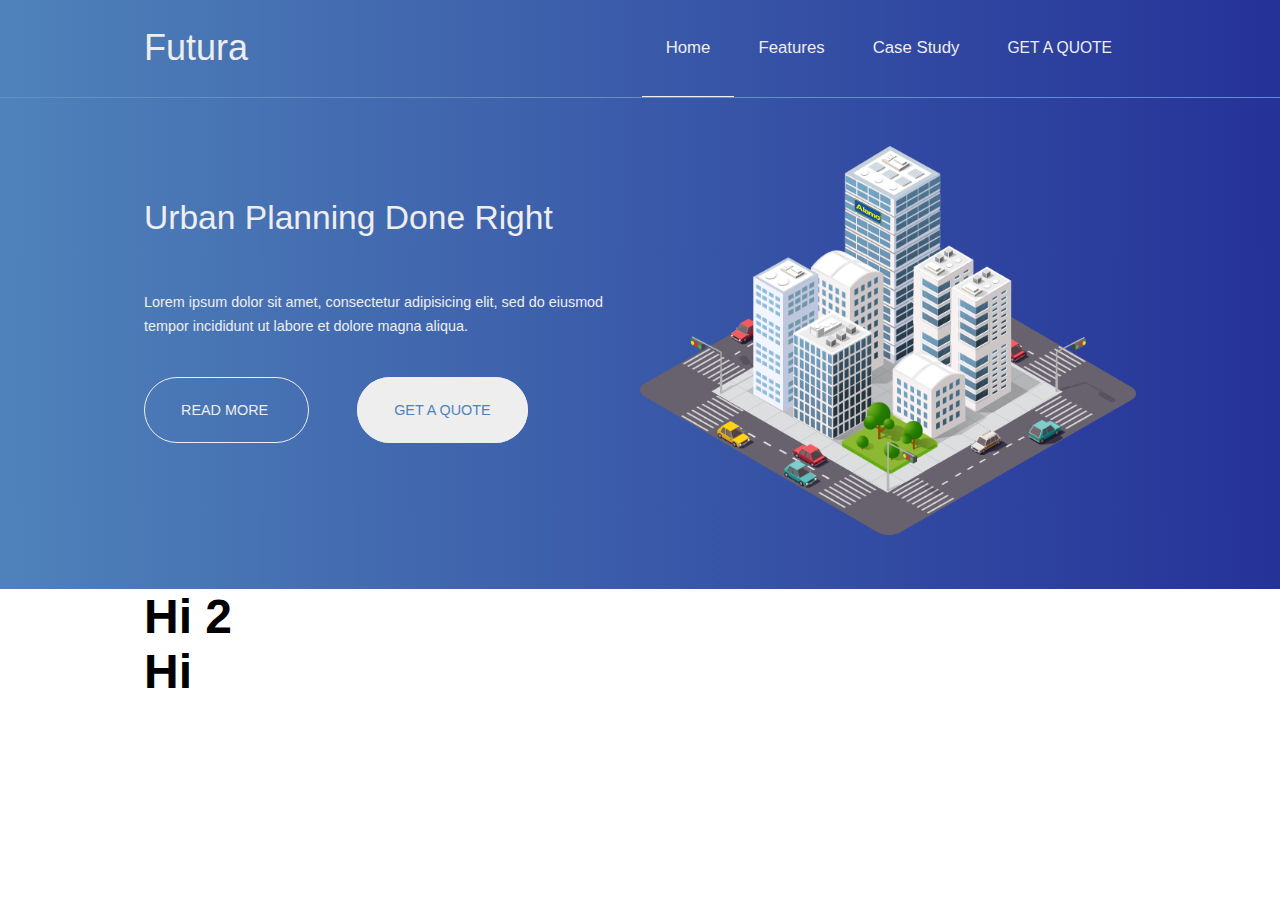
==== sample-page/index.html @ e06caf45 "top section" ====
<!DOCTYPE html>
<html>
<head>
	<title>Sample</title>
	<link rel="stylesheet" type="text/css" href="styles.css">
</head>
<body>
	<div class="background header gradient">
		<div class="container">
			<h1>Futura</h1>
			<div class="links">
				<a class="link active">
					Home
				</a>
				<a class="link">
					Features
				</a>
				<a class="link">
					Case Study
				</a>
				<a class="link">
					Get a Quote
				</a>
			</div>
		</div>
	</div>	
	<div class="background gradient">
		<div class="container">
			<div class="blurb">
				<h1 class="subtitle">Urban Planning Done Right</h1>
				<p>Lorem ipsum dolor sit amet, consectetur adipisicing elit, sed do eiusmod
				tempor incididunt ut labore et dolore magna aliqua.</p>
				<a class="button">
					Read More
				</a>
				<a class="button highlight">
					Get a Quote
				</a>
			</div>
			<div class="logo">
				<img src="static/logo.png" alt="Logo">
			</div>
		</div>
	</div>

	<div class="background white">
		<div class="container">
			<h1>Hi 2</h1>
		</div>
	</div>
	<div class="background grey">
		<div class="container">
			<h1>Hi</h1>
		</div>
	</div>
</body>
</html>
---- sample-page/styles.css ----
/* Global Styles */

* {
  margin: 0;
  padding: 0;
  box-sizing: border-box;
  --a1: rgb(79, 130, 186);
  --a2: rgb(37, 50, 152);
  --thin-line: rgb(98, 144, 194);
  --white: #eee;
  --light-grey: rgb(244, 245, 247);
  --dark-grey: rgb(217, 222, 244);
}

html {
	/* 1 rem = 24px */
	font-size: 150%;
	font-family: sans-serif;
}

img {
	max-width: 100%;
	max-height: 100%;
}

/* General Styles */

.background {
	width: 100%;
  display: flex;
  justify-content: center;
}

.container {
	width: 992px;  /*768px*/
  display: flex;
  justify-content: space-between;
}

/* Header */

.gradient.header h1 {
	font-size: 1.5rem;
	line-height: 2rem;
	margin: 1rem 0;
	color: var(--white);
	font-weight: 400;
}

.header {
	border-bottom: 1px solid var(--thin-line);
}

.links {
	display: flex;
	justify-content: flex-end
}

.link {
	font-size: .7rem;
	line-height: 2rem;
	padding: 1rem;
	color: var(--white);
	font-weight: 200;
}

.link:last-of-type {
	font-size: .65rem;
	margin-right: 0;
	text-transform: uppercase;
}

.link:hover {
	text-decoration: underline;
}

.link.active {
	border-bottom: 1px solid var(--white);
}

/* Gradient Section */

.gradient {
	background-image: linear-gradient(to right, var(--a1), var(--a2));
}

.gradient p {
	font-size: .6rem;
	line-height: 1rem;
	color: var(--white);
	margin: 2rem 0;
	font-weight: 300;
}

.gradient h1.subtitle {
	font-size: 1.4rem;
	line-height: 2rem;
	margin-bottom: 2rem;
	margin-top: 4rem;
	color: var(--white);
	font-weight: 300;
}
	
.blurb, .logo {
	width: 50%;
}
 
.logo {
	margin: 2rem 0;
}

.button {
	margin: 1rem 0;
	margin-right: 2rem;
	font-size: .6rem;
	line-height: 2rem;
  color: var(--white);
  padding: 1rem 1.5rem;
  border: 1px solid var(--white);
  border-radius: 1.5rem;
  text-transform: uppercase;
}

.button.highlight {
	background: var(--white);
	color: var(--a1);
}

/* Gradient Section */
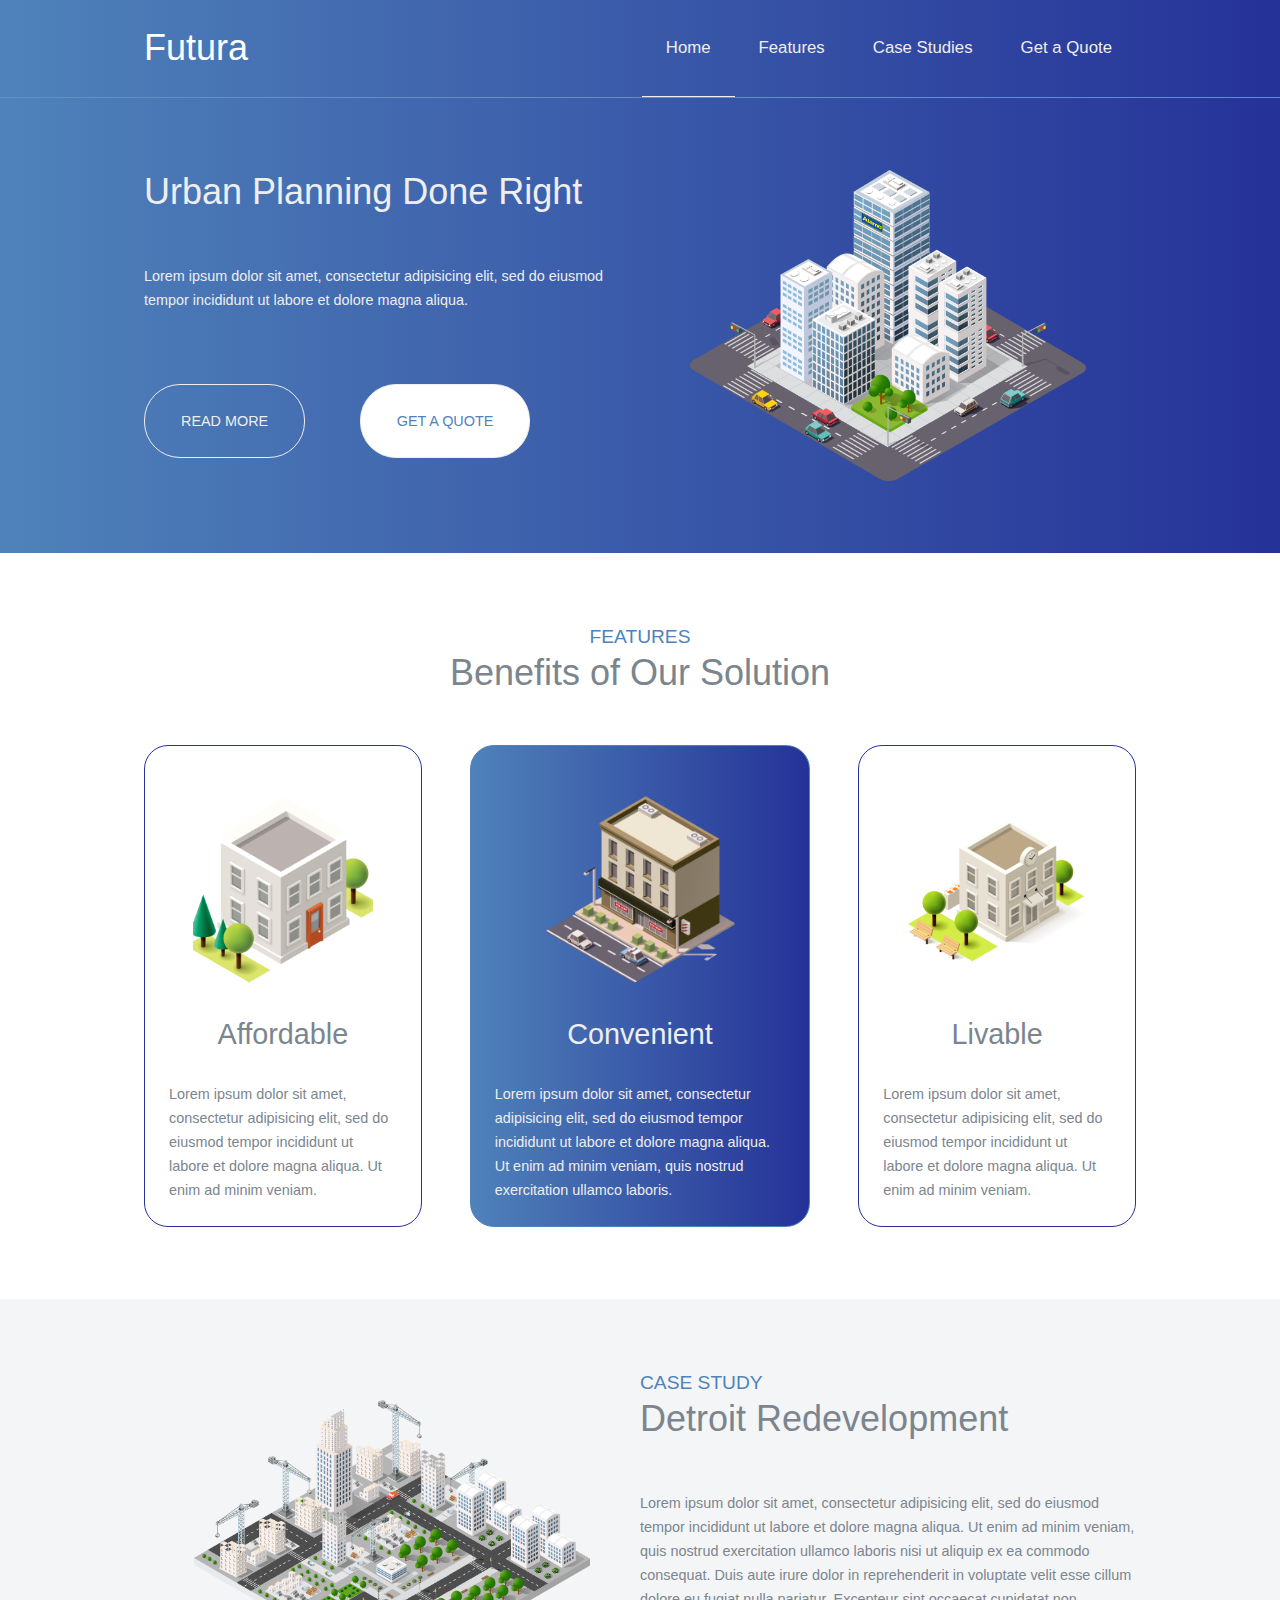
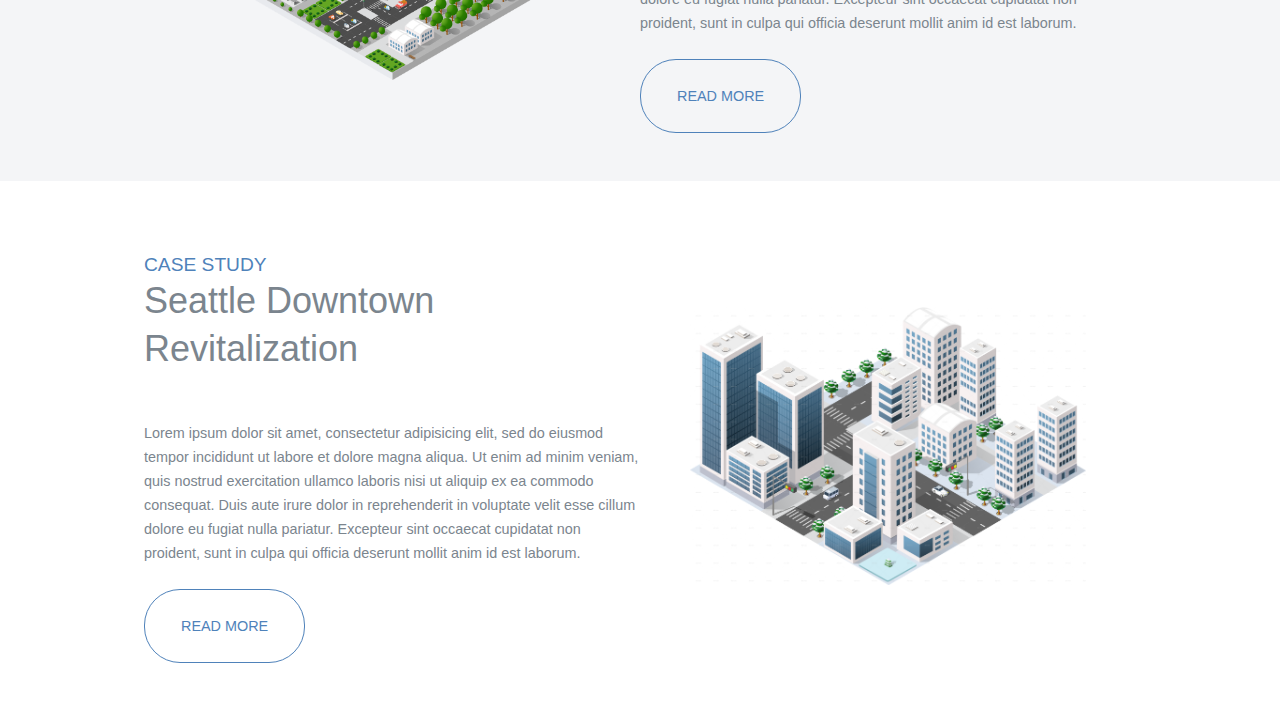
==== commit 77909b5a: "case studies" ====
--- a/sample-page/index.html
+++ b/sample-page/index.html
@@ -5,8 +5,9 @@
 	<link rel="stylesheet" type="text/css" href="styles.css">
 </head>
 <body>
-	<div class="background header gradient">
-		<div class="container">
+
+	<div class="background gradient header">
+		<div class="container flex">
 			<h1>Futura</h1>
 			<div class="links">
 				<a class="link active">
@@ -16,18 +17,19 @@
 					Features
 				</a>
 				<a class="link">
-					Case Study
+					Case Studies
 				</a>
-				<a class="link">
+				<a class="link highlight">
 					Get a Quote
 				</a>
 			</div>
 		</div>
-	</div>	
-	<div class="background gradient">
-		<div class="container">
-			<div class="blurb">
-				<h1 class="subtitle">Urban Planning Done Right</h1>
+	</div>
+
+	<div class="background gradient hero">
+		<div class="container flex">
+			<div class="blurb half">
+				<h1 class="title">Urban Planning Done Right</h1>
 				<p>Lorem ipsum dolor sit amet, consectetur adipisicing elit, sed do eiusmod
 				tempor incididunt ut labore et dolore magna aliqua.</p>
 				<a class="button">
@@ -37,7 +39,7 @@
 					Get a Quote
 				</a>
 			</div>
-			<div class="logo">
+			<div class="logo half">
 				<img src="static/logo.png" alt="Logo">
 			</div>
 		</div>
@@ -45,13 +47,73 @@
 
 	<div class="background white">
 		<div class="container">
-			<h1>Hi 2</h1>
+			<h3 class="supertitle">Features</h3>
+			<h1 class="title">Benefits of Our Solution</h1>
+			<div class="boxes flex">
+				<div class="box">
+					<img src="static/building7.png" alt="">
+					<h2>Affordable</h2>
+					<p>Lorem ipsum dolor sit amet, consectetur adipisicing elit, sed do eiusmod
+					tempor incididunt ut labore et dolore magna aliqua. Ut enim ad minim veniam.</p>
+				</div>
+				<div class="box gradient">
+					<img src="static/building5.png" alt="">
+					<h2>Convenient</h2>
+					<p>Lorem ipsum dolor sit amet, consectetur adipisicing elit, sed do eiusmod
+					tempor incididunt ut labore et dolore magna aliqua. Ut enim ad minim veniam,
+					quis nostrud exercitation ullamco laboris.</p>
+				</div>
+				<div class="box">
+					<img src="static/building4.png" alt="">
+					<h2>Livable</h2>
+					<p>Lorem ipsum dolor sit amet, consectetur adipisicing elit, sed do eiusmod
+					tempor incididunt ut labore et dolore magna aliqua. Ut enim ad minim veniam.</p>
+				</div>
+			</div>
 		</div>
 	</div>
-	<div class="background grey">
-		<div class="container">
-			<h1>Hi</h1>
+
+	<div class="background grey case">
+		<div class="container flex">
+			<div class="half">
+				<img src="static/construction.png" alt="">
+			</div>
+			<div class="half">
+				<h3 class="supertitle">Case Study</h3>
+				<h1 class="title">Detroit Redevelopment</h1>
+				<p>Lorem ipsum dolor sit amet, consectetur adipisicing elit, sed do eiusmod
+				tempor incididunt ut labore et dolore magna aliqua. Ut enim ad minim veniam,
+				quis nostrud exercitation ullamco laboris nisi ut aliquip ex ea commodo
+				consequat. Duis aute irure dolor in reprehenderit in voluptate velit esse
+				cillum dolore eu fugiat nulla pariatur. Excepteur sint occaecat cupidatat non
+				proident, sunt in culpa qui officia deserunt mollit anim id est laborum.</p>
+				<span class="button">
+					Read More
+				</span>
+			</div>
 		</div>
 	</div>
+
+	<div class="background white case">
+		<div class="container flex">
+			<div class="half">
+				<h3 class="supertitle">Case Study</h3>
+				<h1 class="title">Seattle Downtown Revitalization</h1>
+				<p>Lorem ipsum dolor sit amet, consectetur adipisicing elit, sed do eiusmod
+				tempor incididunt ut labore et dolore magna aliqua. Ut enim ad minim veniam,
+				quis nostrud exercitation ullamco laboris nisi ut aliquip ex ea commodo
+				consequat. Duis aute irure dolor in reprehenderit in voluptate velit esse
+				cillum dolore eu fugiat nulla pariatur. Excepteur sint occaecat cupidatat non
+				proident, sunt in culpa qui officia deserunt mollit anim id est laborum.</p>
+				<span class="button">
+					Read More
+				</span>
+			</div>
+			<div class="half">
+				<img src="static/downtown.png" alt="">
+			</div>
+		</div>
+	</div>
+
 </body>
 </html>
--- a/sample-page/styles.css
+++ b/sample-page/styles.css
@@ -7,9 +7,10 @@
   --a1: rgb(79, 130, 186);
   --a2: rgb(37, 50, 152);
   --thin-line: rgb(98, 144, 194);
-  --white: #eee;
+  --off-white: #eee;
   --light-grey: rgb(244, 245, 247);
-  --dark-grey: rgb(217, 222, 244);
+  --medium-grey: rgb(217, 222, 244);
+  --dark-grey: rgb(123, 133, 142);
 }
 
 html {
@@ -27,28 +28,78 @@
 
 .background {
 	width: 100%;
+	padding: 1rem 0;
   display: flex;
   justify-content: center;
 }
 
 .container {
 	width: 992px;  /*768px*/
+}
+
+.flex {
   display: flex;
   justify-content: space-between;
-}
-
-/* Header */
-
-.gradient.header h1 {
+  align-items: flex-start;
+}
+
+p {
+	font-size: .6rem;
+	line-height: 1rem;
+	font-weight: 200;
+}
+
+h1 {
 	font-size: 1.5rem;
 	line-height: 2rem;
+	font-weight: 300;
+	text-align: center;
+}
+
+h2 {
+	font-size: 1.2rem;
+	line-height: 2rem;
+	font-weight: 300;
+	text-align: center;
+}
+
+.supertitle {
+	text-transform: uppercase;
+	margin-top: 2rem;
+	text-align: center;
+	font-size: .8rem;
+	line-height: 1rem;
+	font-weight: 400;
+	color: var(--a1)
+}
+
+.title {
+	margin-bottom: 2rem;
+	color: var(--dark-grey);
+}
+
+.grey {
+	color: var(--dark-grey);
+	background: var(--light-grey);
+}
+
+/* Header */
+
+.header.background {
+	padding: 0 0;
+}
+
+.header h1 {
 	margin: 1rem 0;
-	color: var(--white);
 	font-weight: 400;
 }
 
 .header {
 	border-bottom: 1px solid var(--thin-line);
+}
+
+.header h1 {
+	color: white;
 }
 
 .links {
@@ -60,13 +111,11 @@
 	font-size: .7rem;
 	line-height: 2rem;
 	padding: 1rem;
-	color: var(--white);
 	font-weight: 200;
 }
 
-.link:last-of-type {
+.link .highlight {
 	font-size: .65rem;
-	margin-right: 0;
 	text-transform: uppercase;
 }
 
@@ -75,55 +124,132 @@
 }
 
 .link.active {
-	border-bottom: 1px solid var(--white);
-}
-
-/* Gradient Section */
+	border-bottom: 1px solid var(--off-white);
+}
 
 .gradient {
 	background-image: linear-gradient(to right, var(--a1), var(--a2));
-}
-
-.gradient p {
-	font-size: .6rem;
-	line-height: 1rem;
-	color: var(--white);
-	margin: 2rem 0;
-	font-weight: 300;
-}
-
-.gradient h1.subtitle {
-	font-size: 1.4rem;
-	line-height: 2rem;
-	margin-bottom: 2rem;
-	margin-top: 4rem;
-	color: var(--white);
-	font-weight: 300;
-}
-	
-.blurb, .logo {
-	width: 50%;
-}
- 
-.logo {
-	margin: 2rem 0;
+	color: var(--off-white);
 }
 
 .button {
+	display: inline-block;
 	margin: 1rem 0;
 	margin-right: 2rem;
 	font-size: .6rem;
-	line-height: 2rem;
-  color: var(--white);
+	line-height: 1rem;
   padding: 1rem 1.5rem;
-  border: 1px solid var(--white);
   border-radius: 1.5rem;
   text-transform: uppercase;
 }
 
-.button.highlight {
-	background: var(--white);
+.gradient .button {
+	border: 1px solid var(--off-white);
+	color: var(--off-white);
+}
+
+.gradient .button.highlight {
+	background: white;
 	color: var(--a1);
 }
 
-/* Gradient Section */
+.white {
+	color: var(--dark-grey);
+}
+
+.white h2 {
+	margin: 1rem auto;
+}
+
+.grey .button {
+	border: 1px solid var(--a1);
+	color: var(--a1);
+}
+
+.white .button {
+	border: 1px solid var(--a1);
+	color: var(--a1);
+}
+
+
+/* Hero */
+
+.hero .flex {
+	align-items: center;
+}
+
+.blurb p {
+	margin: 2rem 0;
+}
+
+.blurb .title {
+	text-align: left;
+	color: var(--off-white);
+}
+
+.half {
+  flex-grow: 1;
+  flex-basis: 0;
+}
+
+.logo {
+	margin: 2rem 0;
+}
+
+.logo img {
+	max-width: 80%;
+	margin-left: auto;
+	margin-right: auto;
+	display: block;
+}
+
+/* Benefits */
+
+.boxes {
+	display: flex;
+	justify-content: space-between;
+	margin: 2rem 0;
+}
+
+.box {
+	border: 1px solid var(--a2);
+	padding: 1rem;
+	border-radius: 1rem;
+	margin: 0 1rem;
+}
+
+.box.gradient {
+	border: 1px solid var(--a1);
+}
+
+.box:first-of-type {
+	margin-left: 0;
+}
+
+.box:last-of-type {
+	margin-right: 0;
+}
+
+.box img {
+	max-height: 8rem;
+	margin: 1rem auto;
+	display: block;
+}
+
+/* Case Section */
+
+.case .flex {
+	align-items: center;
+}
+
+.case .supertitle,
+.case .title {
+	text-align: left;
+}
+
+.half img {
+	max-width: 80%;
+	margin: 0 auto;
+	display: block;
+}
+
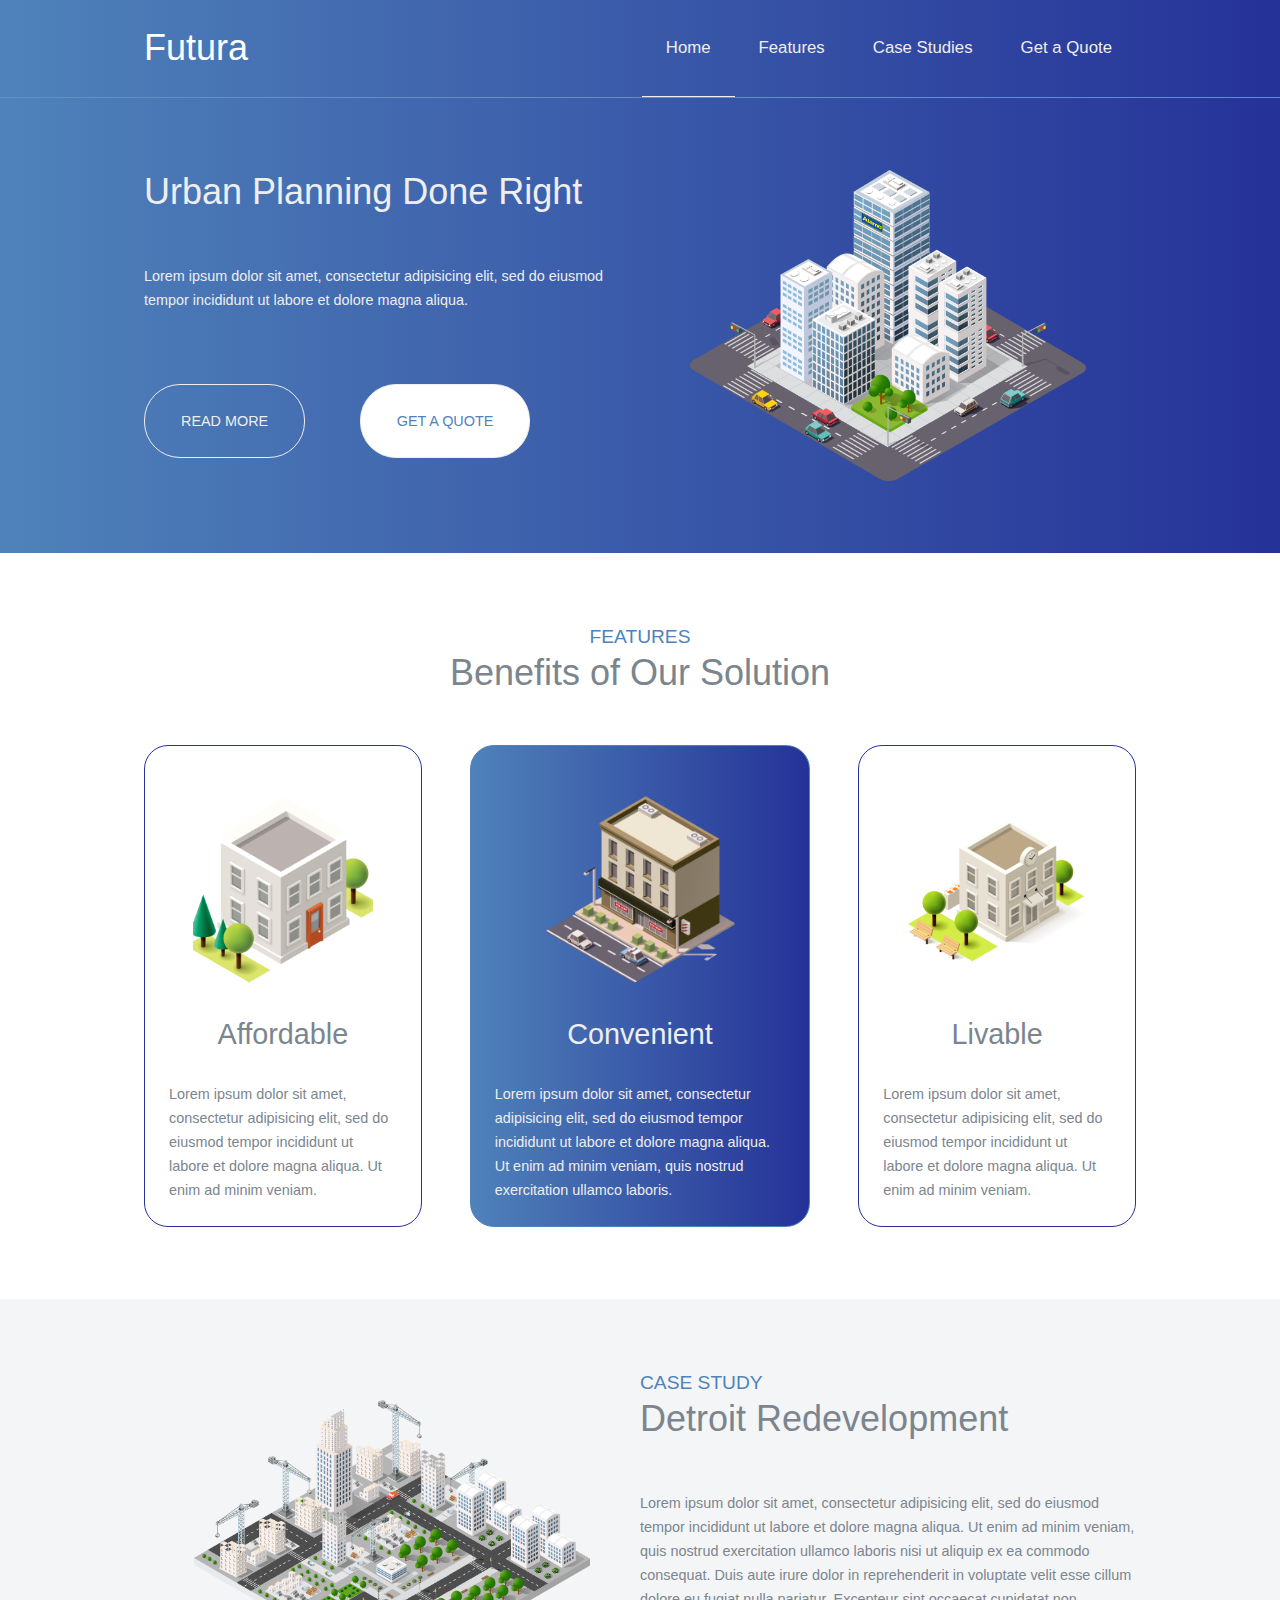
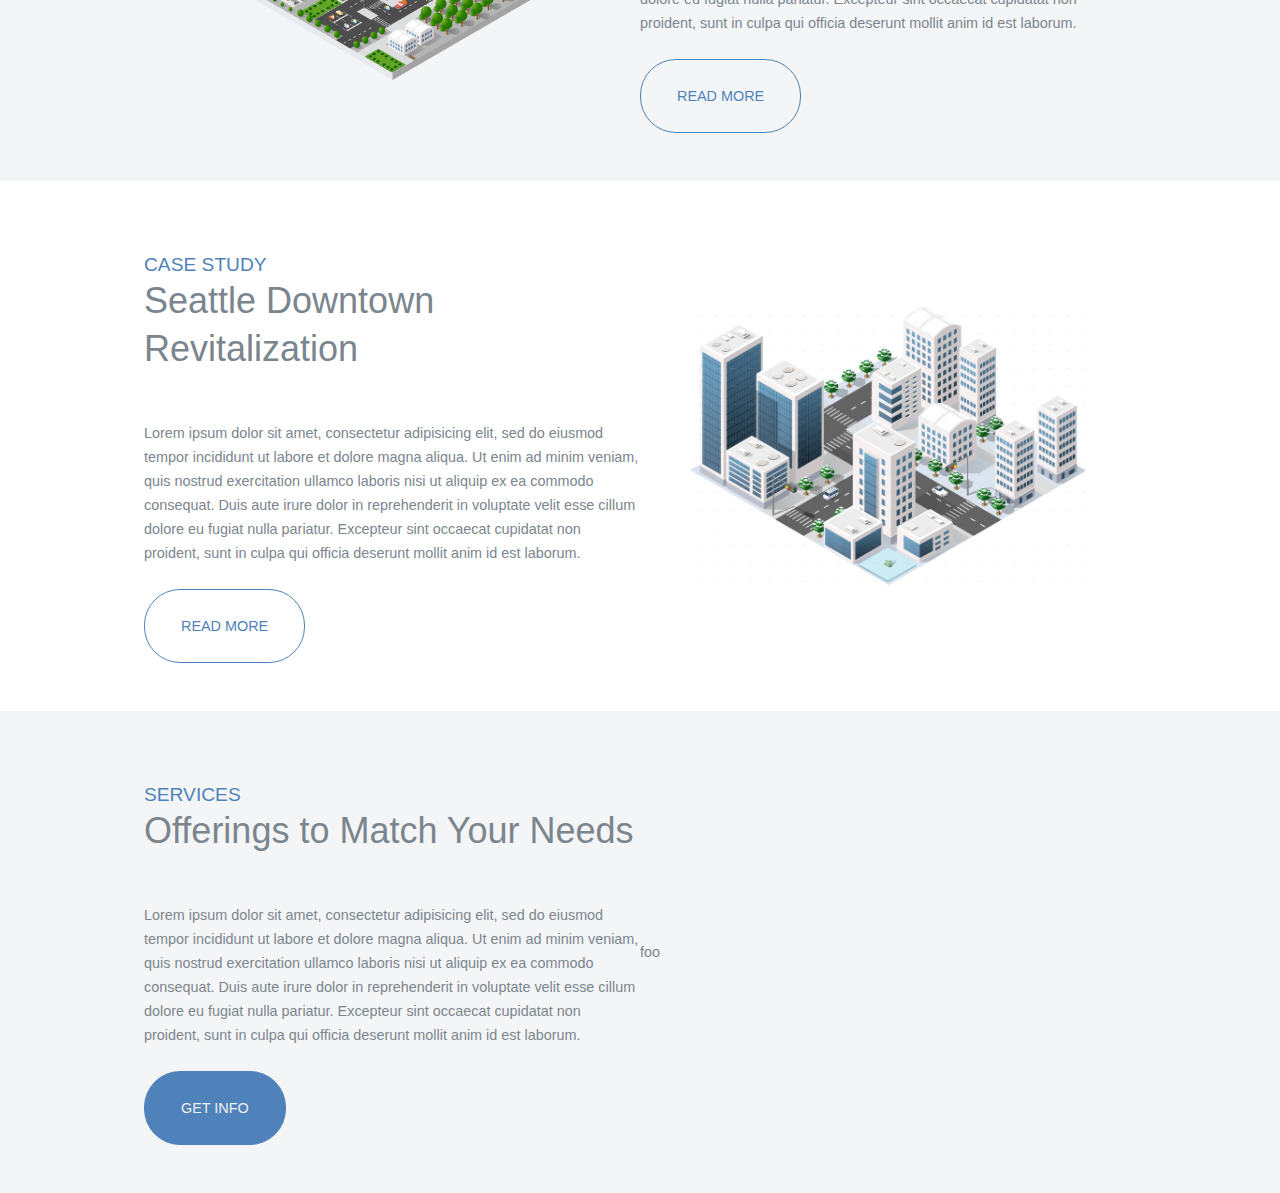
==== commit e4f89f1e: "Adding stub for services" ====
--- a/sample-page/index.html
+++ b/sample-page/index.html
@@ -115,5 +115,27 @@
 		</div>
 	</div>
 
+	<div class="background grey case">
+		<div class="container flex">
+			<div class="half">
+				<h3 class="supertitle">Services</h3>
+				<h1 class="title">Offerings to Match Your Needs</h1>
+				<p>Lorem ipsum dolor sit amet, consectetur adipisicing elit, sed do eiusmod
+				tempor incididunt ut labore et dolore magna aliqua. Ut enim ad minim veniam,
+				quis nostrud exercitation ullamco laboris nisi ut aliquip ex ea commodo
+				consequat. Duis aute irure dolor in reprehenderit in voluptate velit esse
+				cillum dolore eu fugiat nulla pariatur. Excepteur sint occaecat cupidatat non
+				proident, sunt in culpa qui officia deserunt mollit anim id est laborum.</p>
+				<span class="button highlight">
+					Get Info
+				</span>
+			</div>
+
+			<div class="half">
+				<p>foo</p>
+			</div>
+		</div>
+	</div>
+
 </body>
 </html>
--- a/sample-page/styles.css
+++ b/sample-page/styles.css
@@ -166,30 +166,41 @@
 	color: var(--a1);
 }
 
+.grey .button.highlight {
+	border: 1px solid var(--a1);
+	background-color: var(--a1);
+	color: var(--off-white);
+}
+
 .white .button {
 	border: 1px solid var(--a1);
 	color: var(--a1);
-}
-
-
-/* Hero */
-
-.hero .flex {
-	align-items: center;
-}
-
-.blurb p {
-	margin: 2rem 0;
-}
-
-.blurb .title {
-	text-align: left;
-	color: var(--off-white);
 }
 
 .half {
   flex-grow: 1;
   flex-basis: 0;
+}
+
+.half img {
+	max-width: 80%;
+	margin: 0 auto;
+	display: block;
+}
+
+/* Hero */
+
+.hero .flex {
+	align-items: center;
+}
+
+.blurb p {
+	margin: 2rem 0;
+}
+
+.blurb .title {
+	text-align: left;
+	color: var(--off-white);
 }
 
 .logo {
@@ -246,10 +257,3 @@
 .case .title {
 	text-align: left;
 }
-
-.half img {
-	max-width: 80%;
-	margin: 0 auto;
-	display: block;
-}
-
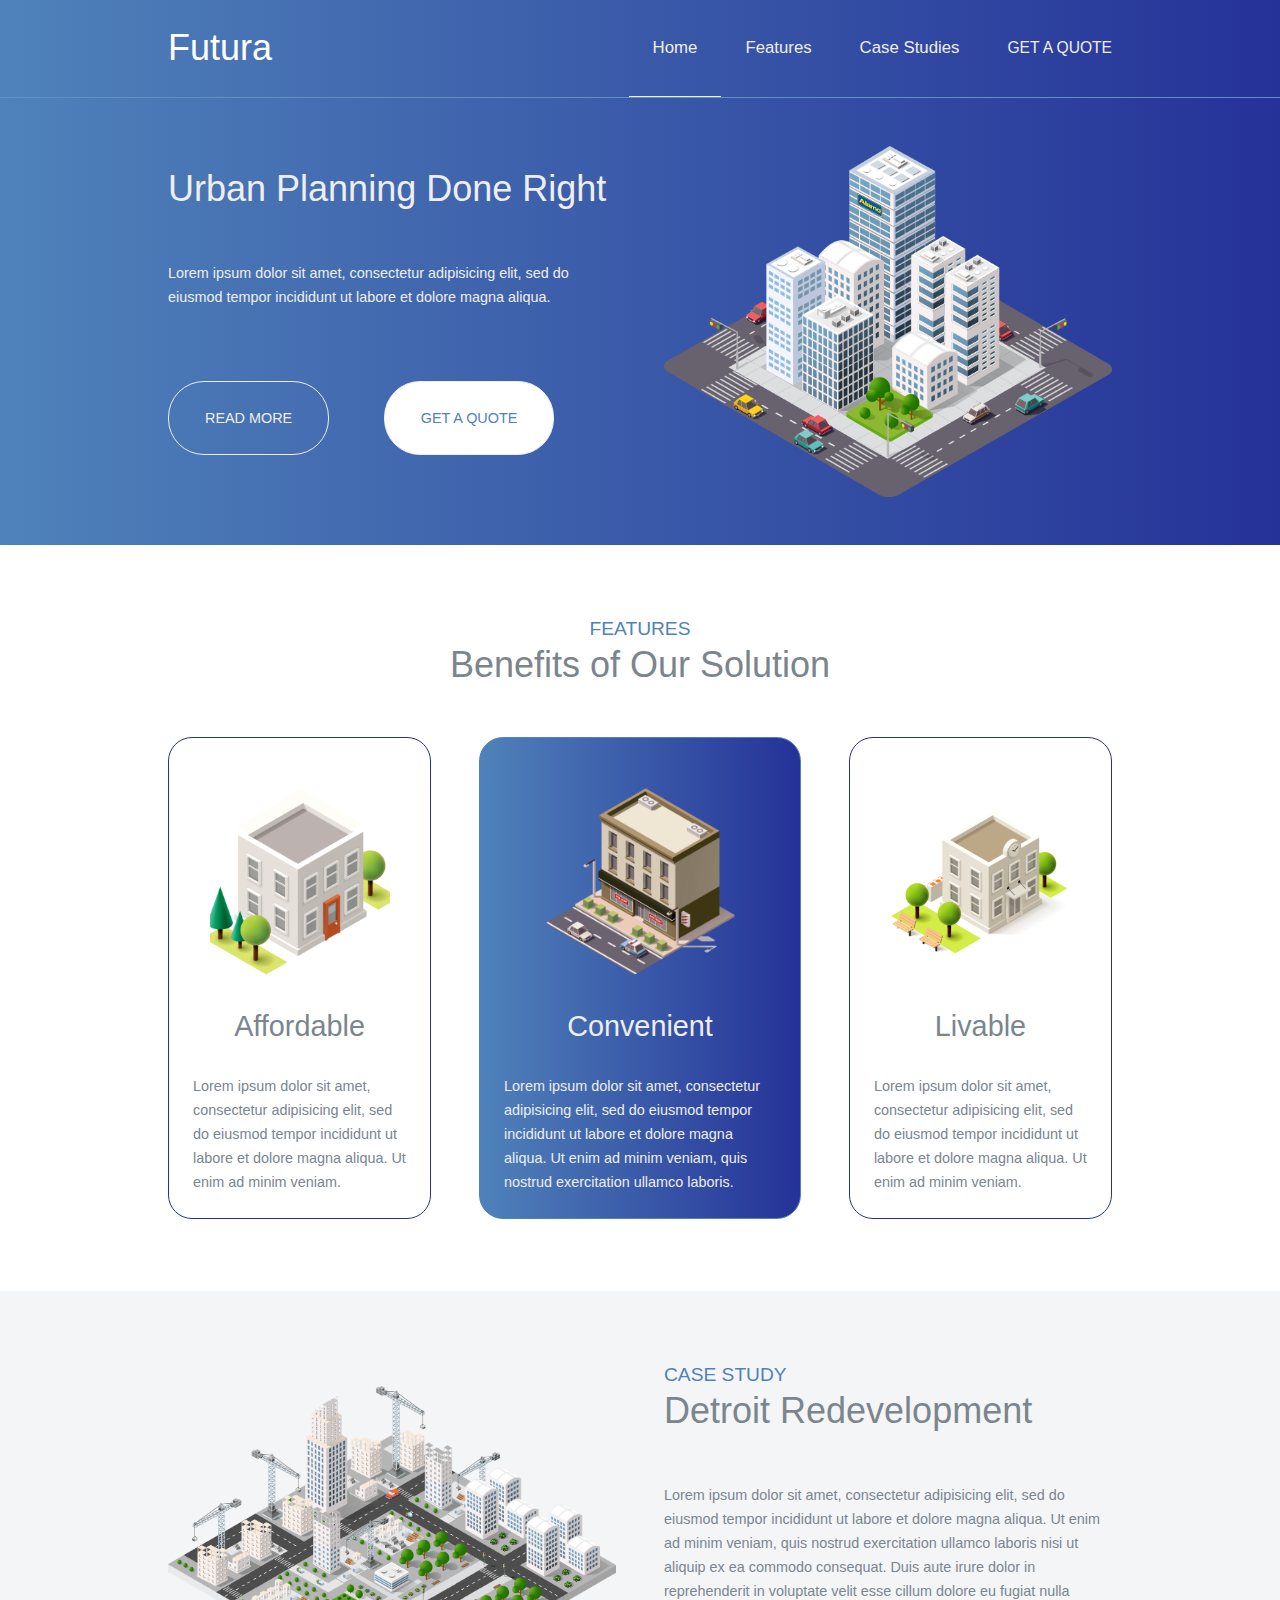
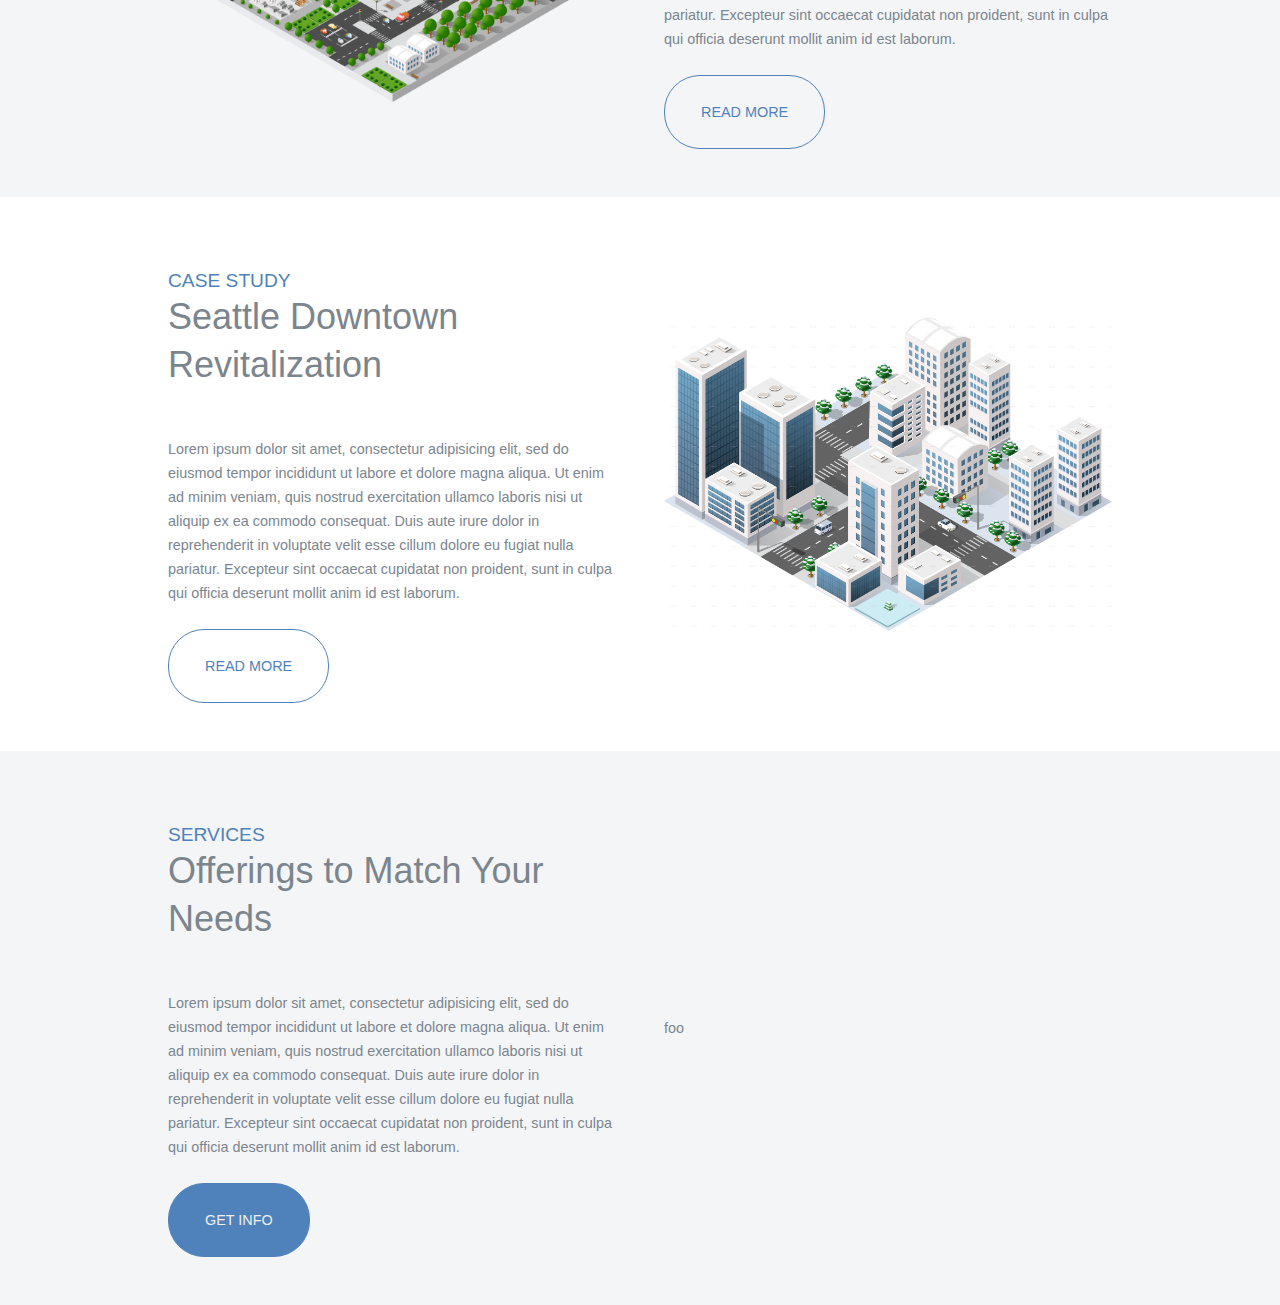
==== commit 3ffdef67: "No first/last query" ====
--- a/sample-page/index.html
+++ b/sample-page/index.html
@@ -8,7 +8,7 @@
 
 	<div class="background gradient header">
 		<div class="container flex">
-			<h1>Futura</h1>
+			<h1 class="logo">Futura</h1>
 			<div class="links">
 				<a class="link active">
 					Home
@@ -39,8 +39,8 @@
 					Get a Quote
 				</a>
 			</div>
-			<div class="logo half">
-				<img src="static/logo.png" alt="Logo">
+			<div class="half">
+				<img src="static/logo.png" alt="Figure">
 			</div>
 		</div>
 	</div>
--- a/sample-page/styles.css
+++ b/sample-page/styles.css
@@ -85,13 +85,13 @@
 
 /* Header */
 
+.logo {
+	margin: 1rem 1rem;
+	font-weight: 400;
+}
+
 .header.background {
 	padding: 0 0;
-}
-
-.header h1 {
-	margin: 1rem 0;
-	font-weight: 400;
 }
 
 .header {
@@ -114,7 +114,7 @@
 	font-weight: 200;
 }
 
-.link .highlight {
+.link.highlight {
 	font-size: .65rem;
 	text-transform: uppercase;
 }
@@ -180,11 +180,12 @@
 .half {
   flex-grow: 1;
   flex-basis: 0;
+  margin: 0 1rem;
 }
 
 .half img {
-	max-width: 80%;
-	margin: 0 auto;
+	max-width: 100%;
+	margin: 1rem auto;
 	display: block;
 }
 
@@ -201,17 +202,6 @@
 .blurb .title {
 	text-align: left;
 	color: var(--off-white);
-}
-
-.logo {
-	margin: 2rem 0;
-}
-
-.logo img {
-	max-width: 80%;
-	margin-left: auto;
-	margin-right: auto;
-	display: block;
 }
 
 /* Benefits */
@@ -233,14 +223,6 @@
 	border: 1px solid var(--a1);
 }
 
-.box:first-of-type {
-	margin-left: 0;
-}
-
-.box:last-of-type {
-	margin-right: 0;
-}
-
 .box img {
 	max-height: 8rem;
 	margin: 1rem auto;
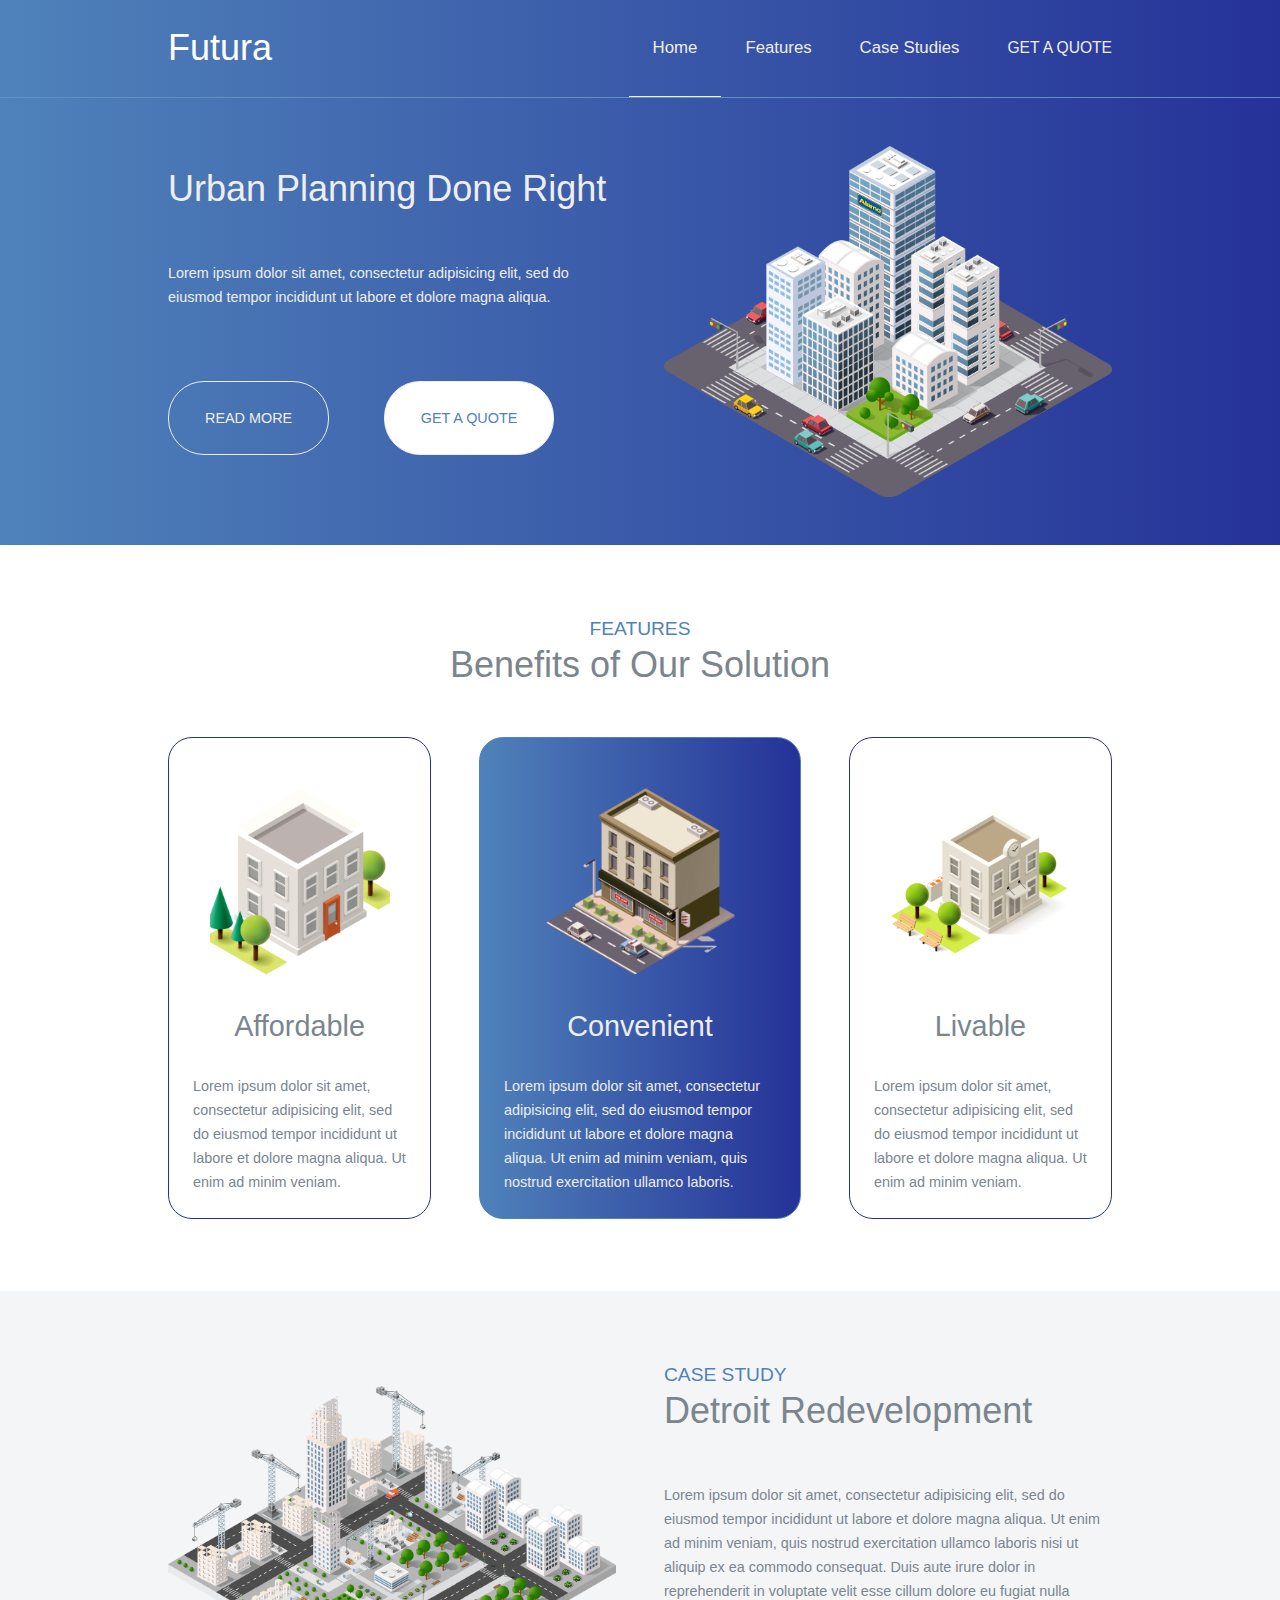
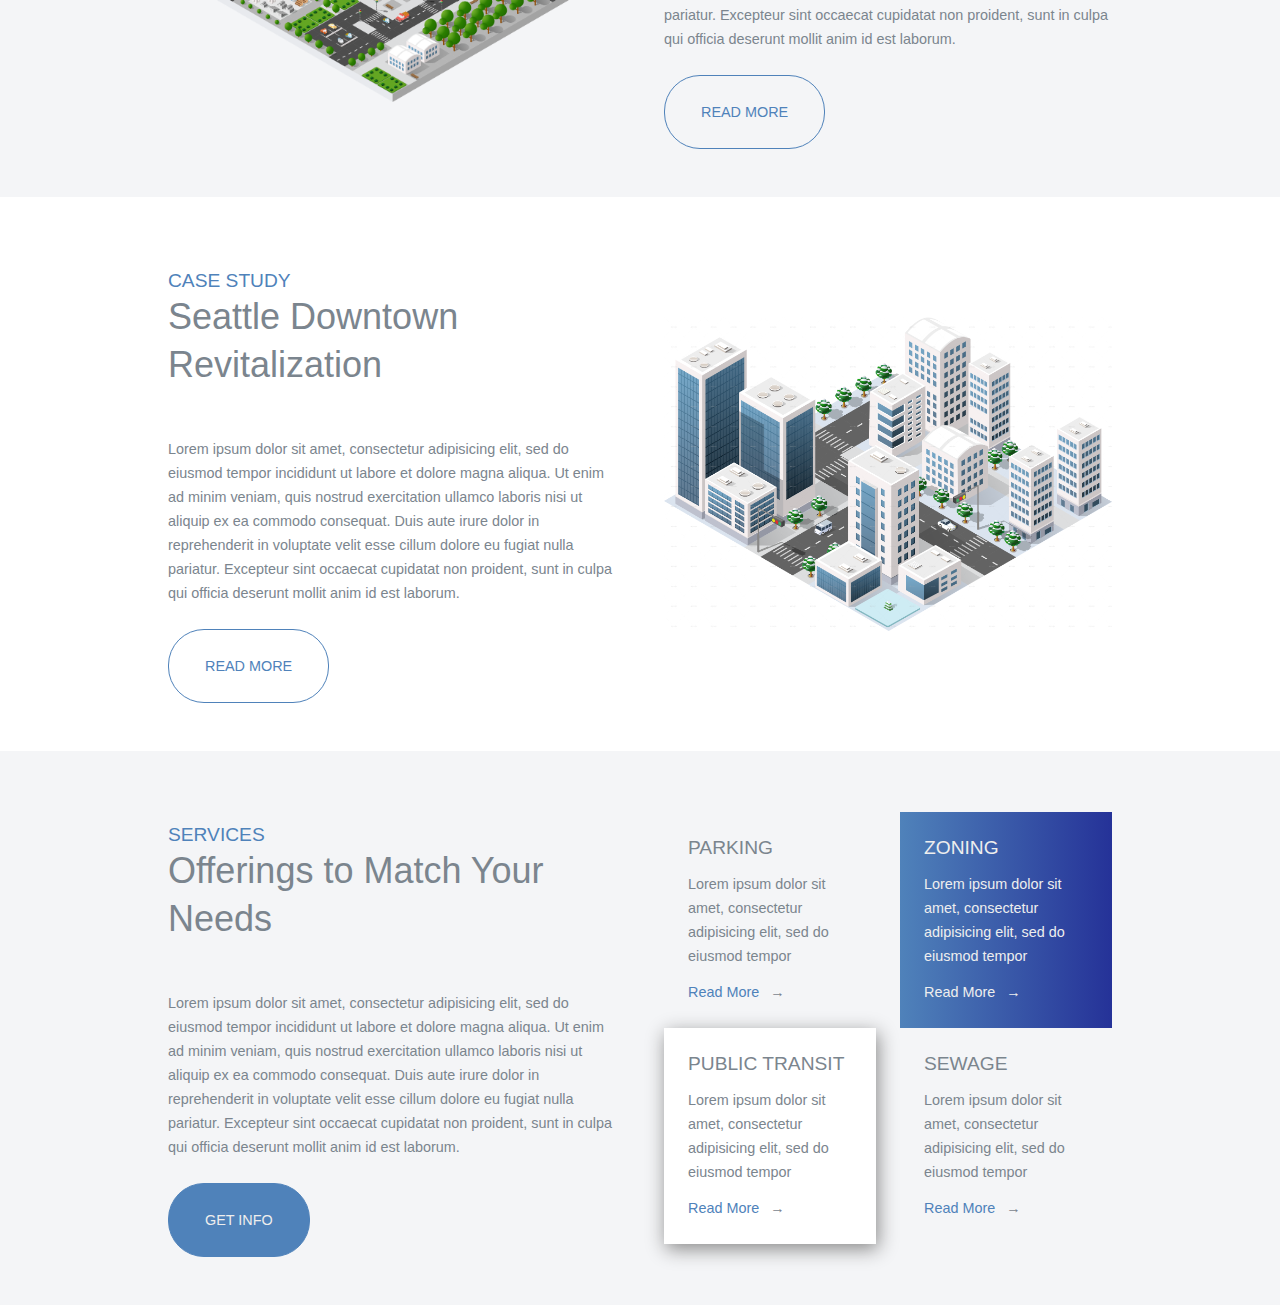
==== commit bbfad7d2: "Adding gradient style" ====
--- a/sample-page/index.html
+++ b/sample-page/index.html
@@ -87,9 +87,9 @@
 				consequat. Duis aute irure dolor in reprehenderit in voluptate velit esse
 				cillum dolore eu fugiat nulla pariatur. Excepteur sint occaecat cupidatat non
 				proident, sunt in culpa qui officia deserunt mollit anim id est laborum.</p>
-				<span class="button">
+				<a class="button">
 					Read More
-				</span>
+				</a>
 			</div>
 		</div>
 	</div>
@@ -105,9 +105,9 @@
 				consequat. Duis aute irure dolor in reprehenderit in voluptate velit esse
 				cillum dolore eu fugiat nulla pariatur. Excepteur sint occaecat cupidatat non
 				proident, sunt in culpa qui officia deserunt mollit anim id est laborum.</p>
-				<span class="button">
+				<a class="button">
 					Read More
-				</span>
+				</a>
 			</div>
 			<div class="half">
 				<img src="static/downtown.png" alt="">
@@ -126,13 +126,36 @@
 				consequat. Duis aute irure dolor in reprehenderit in voluptate velit esse
 				cillum dolore eu fugiat nulla pariatur. Excepteur sint occaecat cupidatat non
 				proident, sunt in culpa qui officia deserunt mollit anim id est laborum.</p>
-				<span class="button highlight">
+				<a class="button highlight">
 					Get Info
-				</span>
+				</a>
 			</div>
 
-			<div class="half">
-				<p>foo</p>
+			<div class="half card-grid">
+				<div class="card">
+					<h3 class="card-title">Parking</h3>
+					<p>Lorem ipsum dolor sit amet, consectetur adipisicing elit, sed do eiusmod
+					tempor</p>
+					<p class="card-link"><a href="">Read More</a> &rarr;</p>
+				</div>
+				<div class="card gradient">
+					<h3 class="card-title">Zoning</h3>
+					<p>Lorem ipsum dolor sit amet, consectetur adipisicing elit, sed do eiusmod
+					tempor</p>
+					<p class="card-link"><a href="">Read More</a> &rarr;</p>
+				</div>
+				<div class="card white">
+					<h3 class="card-title">Public Transit</h3>
+					<p>Lorem ipsum dolor sit amet, consectetur adipisicing elit, sed do eiusmod
+					tempor</p>
+					<p class="card-link"><a href="">Read More</a> &rarr;</p>
+				</div>
+				<div class="card">
+					<h3 class="card-title">Sewage</h3>
+					<p>Lorem ipsum dolor sit amet, consectetur adipisicing elit, sed do eiusmod
+					tempor</p>
+					<p class="card-link"><a href="">Read More</a> &rarr;</p>
+				</div>
 			</div>
 		</div>
 	</div>
--- a/sample-page/styles.css
+++ b/sample-page/styles.css
@@ -43,10 +43,14 @@
   align-items: flex-start;
 }
 
-p {
+a, p {
 	font-size: .6rem;
 	line-height: 1rem;
 	font-weight: 200;
+}
+
+a {
+	color: var(--a1);
 }
 
 h1 {
@@ -63,13 +67,16 @@
 	text-align: center;
 }
 
-.supertitle {
-	text-transform: uppercase;
-	margin-top: 2rem;
-	text-align: center;
+h3 {
 	font-size: .8rem;
 	line-height: 1rem;
-	font-weight: 400;
+	font-weight: 200;
+	text-align: center;
+	text-transform: uppercase;
+}
+
+.supertitle {
+	margin-top: 2rem;
 	color: var(--a1)
 }
 
@@ -129,6 +136,10 @@
 
 .gradient {
 	background-image: linear-gradient(to right, var(--a1), var(--a2));
+	color: var(--off-white);
+}
+
+.gradient a {
 	color: var(--off-white);
 }
 
@@ -154,6 +165,7 @@
 }
 
 .white {
+	background-color: white;
 	color: var(--dark-grey);
 }
 
@@ -239,3 +251,42 @@
 .case .title {
 	text-align: left;
 }
+
+/* Services */
+.card-grid {
+  display: flex;
+  justify-content: space-between;
+  flex-wrap: wrap;
+  flex-direction: row;
+}
+
+.card {
+	flex-basis: calc(50% - 0.5rem);
+	padding: 1rem;
+}
+
+.card h3 {
+	text-align: left;
+}
+
+.card a {
+	text-decoration: none;
+	margin-right: 0.5em;
+}
+
+.card-title {
+	margin-bottom: 0.5rem;
+}
+
+.card-link {
+	margin-top: 0.5rem;
+}
+
+.card a:hover {
+	text-decoration: underline;
+}
+
+.card.white {
+	box-shadow: 2px 5px 18px #888888;
+}
+
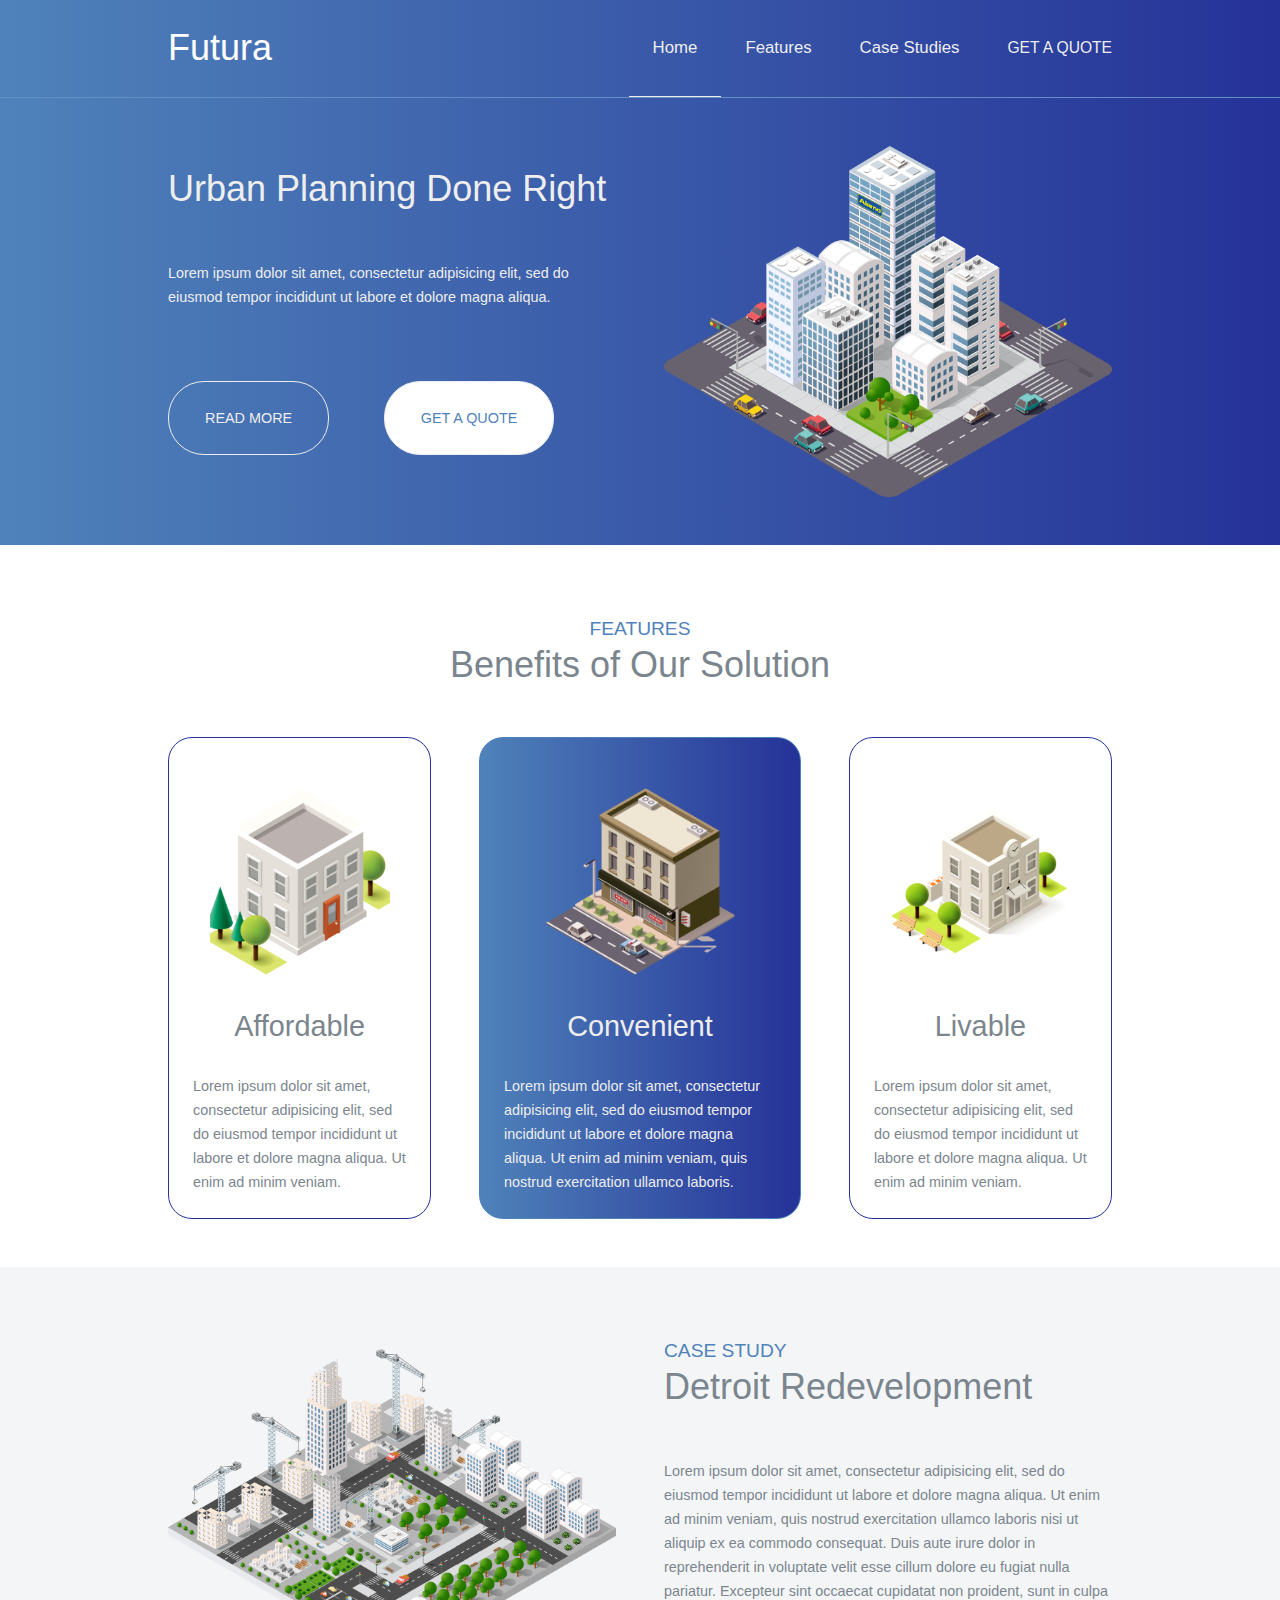
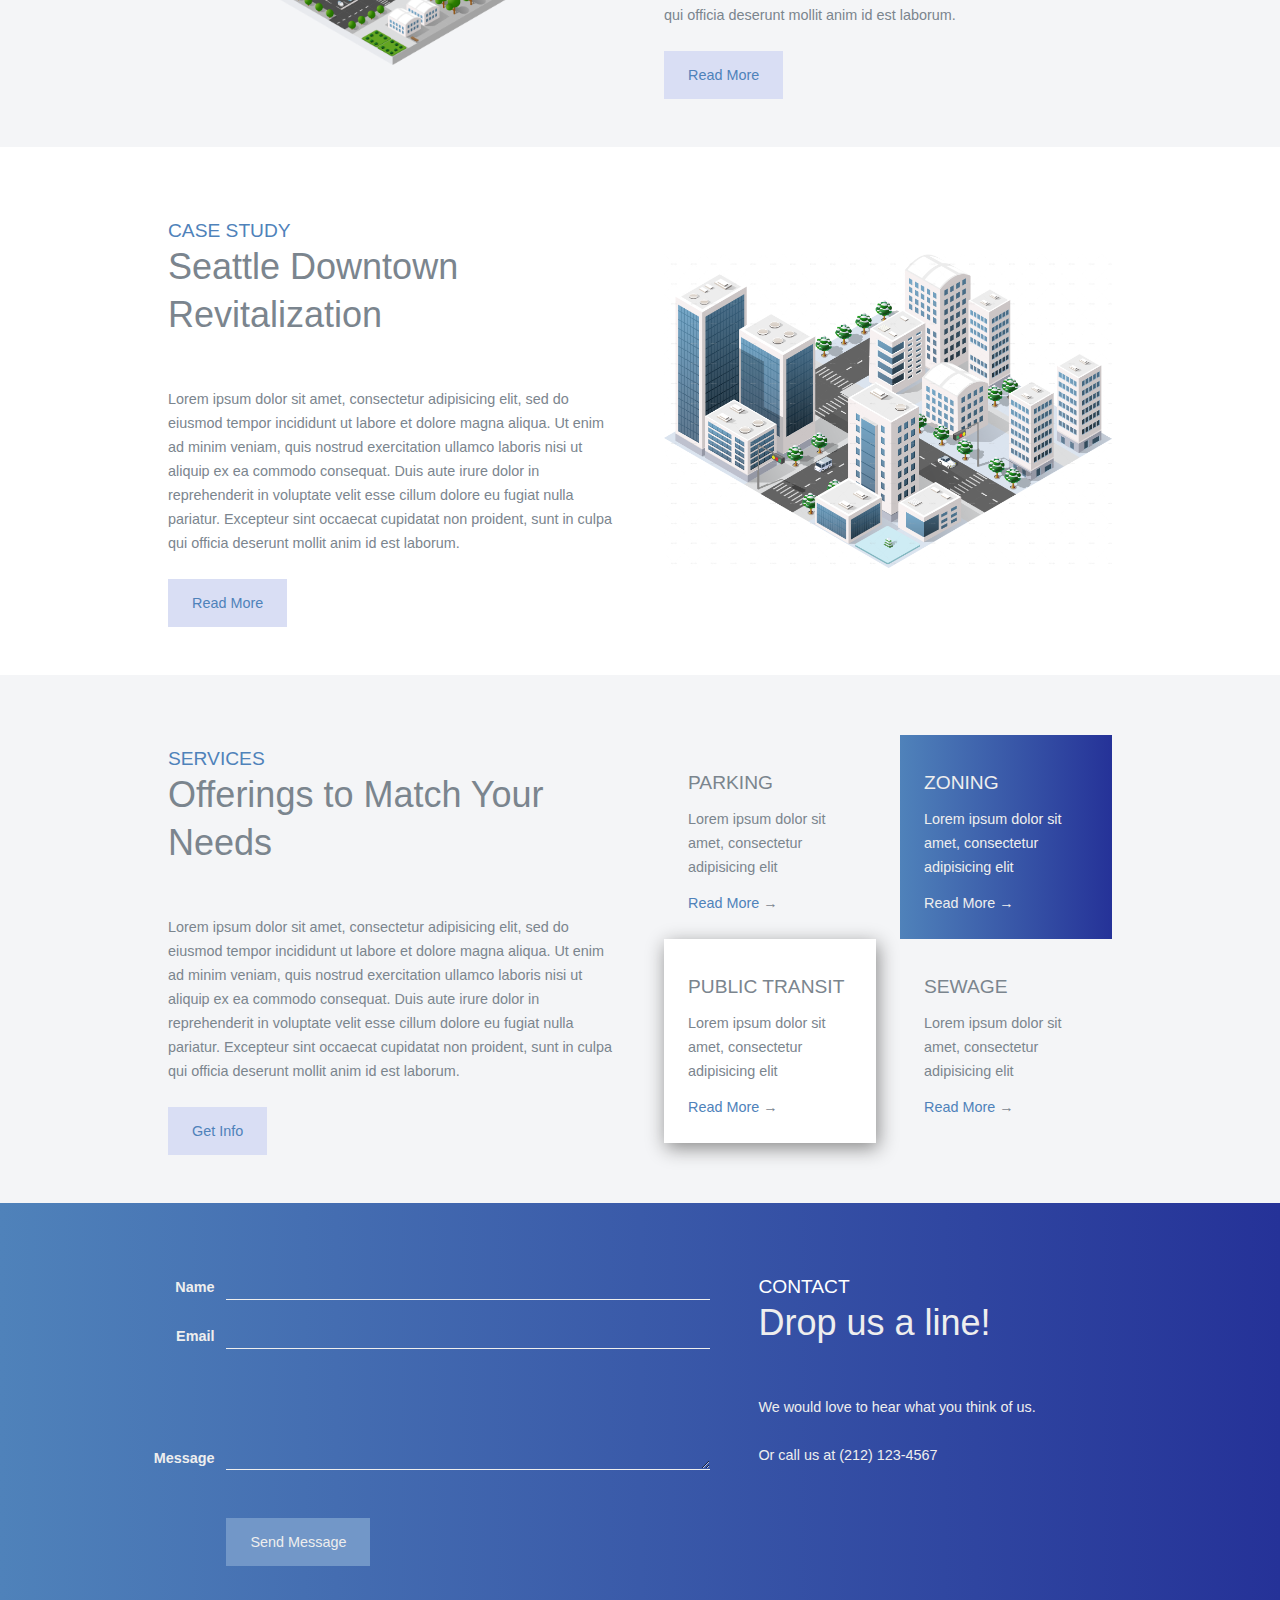
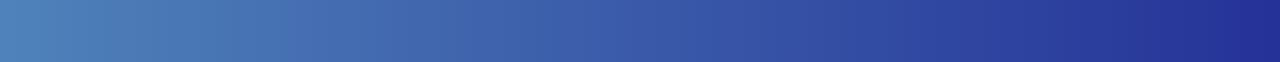
==== commit fbdc84a9: "Finishing up display" ====
--- a/sample-page/index.html
+++ b/sample-page/index.html
@@ -1,8 +1,9 @@
 <!DOCTYPE html>
 <html>
 <head>
-	<title>Sample</title>
+	<title>Futura</title>
 	<link rel="stylesheet" type="text/css" href="styles.css">
+	<link rel="stylesheet" href="https://use.fontawesome.com/releases/v5.7.1/css/all.css" integrity="sha384-fnmOCqbTlWIlj8LyTjo7mOUStjsKC4pOpQbqyi7RrhN7udi9RwhKkMHpvLbHG9Sr" crossorigin="anonymous">
 </head>
 <body>
 
@@ -45,7 +46,7 @@
 		</div>
 	</div>
 
-	<div class="background white">
+	<div class="background white features">
 		<div class="container">
 			<h3 class="supertitle">Features</h3>
 			<h1 class="title">Benefits of Our Solution</h1>
@@ -87,7 +88,7 @@
 				consequat. Duis aute irure dolor in reprehenderit in voluptate velit esse
 				cillum dolore eu fugiat nulla pariatur. Excepteur sint occaecat cupidatat non
 				proident, sunt in culpa qui officia deserunt mollit anim id est laborum.</p>
-				<a class="button">
+				<a class="button-square">
 					Read More
 				</a>
 			</div>
@@ -105,7 +106,7 @@
 				consequat. Duis aute irure dolor in reprehenderit in voluptate velit esse
 				cillum dolore eu fugiat nulla pariatur. Excepteur sint occaecat cupidatat non
 				proident, sunt in culpa qui officia deserunt mollit anim id est laborum.</p>
-				<a class="button">
+				<a class="button-square">
 					Read More
 				</a>
 			</div>
@@ -126,36 +127,78 @@
 				consequat. Duis aute irure dolor in reprehenderit in voluptate velit esse
 				cillum dolore eu fugiat nulla pariatur. Excepteur sint occaecat cupidatat non
 				proident, sunt in culpa qui officia deserunt mollit anim id est laborum.</p>
-				<a class="button highlight">
+				<a class="button-square">
 					Get Info
 				</a>
 			</div>
 
 			<div class="half card-grid">
 				<div class="card">
+					<i class="fas fa-parking"></i>
 					<h3 class="card-title">Parking</h3>
-					<p>Lorem ipsum dolor sit amet, consectetur adipisicing elit, sed do eiusmod
-					tempor</p>
-					<p class="card-link"><a href="">Read More</a> &rarr;</p>
+					<p>Lorem ipsum dolor sit amet, consectetur adipisicing elit</p>
+					<p class="card-link"><a href="" class="subtle-link">Read More</a> &rarr;</p>
 				</div>
 				<div class="card gradient">
+					<i class="fas fa-home"></i>
 					<h3 class="card-title">Zoning</h3>
-					<p>Lorem ipsum dolor sit amet, consectetur adipisicing elit, sed do eiusmod
-					tempor</p>
-					<p class="card-link"><a href="">Read More</a> &rarr;</p>
+					<p>Lorem ipsum dolor sit amet, consectetur adipisicing elit</p>
+					<p class="card-link"><a href="" class="subtle-link">Read More</a> &rarr;</p>
 				</div>
 				<div class="card white">
+					<i class="fas fa-subway"></i>
 					<h3 class="card-title">Public Transit</h3>
-					<p>Lorem ipsum dolor sit amet, consectetur adipisicing elit, sed do eiusmod
-					tempor</p>
-					<p class="card-link"><a href="">Read More</a> &rarr;</p>
+					<p>Lorem ipsum dolor sit amet, consectetur adipisicing elit</p>
+					<p class="card-link"><a href="" class="subtle-link">Read More</a> &rarr;</p>
 				</div>
 				<div class="card">
+					<i class="fas fa-tint"></i>
 					<h3 class="card-title">Sewage</h3>
-					<p>Lorem ipsum dolor sit amet, consectetur adipisicing elit, sed do eiusmod
-					tempor</p>
-					<p class="card-link"><a href="">Read More</a> &rarr;</p>
-				</div>
+					<p>Lorem ipsum dolor sit amet, consectetur adipisicing elit</p>
+					<p class="card-link"><a href="" class="subtle-link">Read More</a> &rarr;</p>
+				</div>
+			</div>
+		</div>
+	</div>
+
+	<div class="background gradient footer">
+		<div class="container flex">
+			<div class="half-left">
+				<form class="contact-form" action="/submit" method="post" accept-charset="utf-8">
+					<div class="contact-container">
+						<label for="name" class="contact-label contact-left">
+							Name
+						</label>
+						<input type="text" id="name" name="name" class="contact-input contact-right"/>
+					</div>
+					<div class="contact-container">
+						<label for="email" class="contact-label contact-left">
+							Email
+						</label>
+						<input type="email" id="email" name="email" class="contact-input contact-right"/>
+					</div>
+					<div class="contact-container">
+						<label for="message" class="contact-label contact-left">
+							<span class="contact-label-bottom">
+								Message
+							</span>
+						</label>
+						<textarea id="message" name="message" class="contact-input contact-right" rows="4"></textarea>
+					</div>
+					<div class="contact-container">
+						<div class="contact-left">
+						</div>
+						<div class="contact-right">
+							<a class="button-square">Send Message</a>
+						</div>
+					</div>
+				</form>
+			</div>
+			<div class="half-right">
+				<h3 class="supertitle">Contact</h3>
+				<h1 class="title">Drop us a line!</h1>
+				<p class="double-space">We would love to hear what you think of us.</p>
+				<p class="double-space">Or call us at <a href="tel:212-123-4567" class="subtle-link">(212) 123-4567</a></p>
 			</div>
 		</div>
 	</div>
--- a/sample-page/styles.css
+++ b/sample-page/styles.css
@@ -11,6 +11,8 @@
   --light-grey: rgb(244, 245, 247);
   --medium-grey: rgb(217, 222, 244);
   --dark-grey: rgb(123, 133, 142);
+  --light-blue: rgb(114, 151, 200);
+  --purple: rgb(217, 222, 244);
 }
 
 html {
@@ -43,7 +45,7 @@
   align-items: flex-start;
 }
 
-a, p {
+a, p, input, textarea, label {
 	font-size: .6rem;
 	line-height: 1rem;
 	font-weight: 200;
@@ -57,37 +59,54 @@
 	font-size: 1.5rem;
 	line-height: 2rem;
 	font-weight: 300;
-	text-align: center;
+	text-align: left;
 }
 
 h2 {
 	font-size: 1.2rem;
 	line-height: 2rem;
 	font-weight: 300;
-	text-align: center;
+	text-align: left;
 }
 
 h3 {
 	font-size: .8rem;
 	line-height: 1rem;
-	font-weight: 200;
-	text-align: center;
+	font-weight: 500;
+	text-align: left;
 	text-transform: uppercase;
+}
+
+.double-space {
+	margin-bottom: 1rem;
 }
 
 .supertitle {
 	margin-top: 2rem;
-	color: var(--a1)
 }
 
 .title {
 	margin-bottom: 2rem;
+}
+
+.grey {
+	background: var(--light-grey);
 	color: var(--dark-grey);
 }
 
-.grey {
+.white {
+	background-color: white;
 	color: var(--dark-grey);
-	background: var(--light-grey);
+}
+
+.grey .supertitle,
+.white .supertitle {
+	color: var(--a1)
+}
+
+.grey .title,
+.white .title {
+	color: var(--dark-grey)
 }
 
 /* Header */
@@ -139,7 +158,7 @@
 	color: var(--off-white);
 }
 
-.gradient a {
+.gradient a, input, textarea {
 	color: var(--off-white);
 }
 
@@ -164,9 +183,23 @@
 	color: var(--a1);
 }
 
-.white {
-	background-color: white;
-	color: var(--dark-grey);
+.button-square {
+	display: inline-block;
+	margin: 1rem 0;
+	font-size: .6rem;
+	line-height: 1rem;
+  padding: 0.5rem 1.0rem;
+  border-radius: 0;
+
+}
+
+.gradient .button-square {
+  background-color: var(--light-blue);
+}
+
+.grey .button-square,
+.white .button-square {
+  background-color: var(--purple);
 }
 
 .white h2 {
@@ -201,6 +234,14 @@
 	display: block;
 }
 
+input:focus,
+select:focus,
+textarea:focus,
+button:focus {
+    outline: none;
+}
+
+
 /* Hero */
 
 .hero .flex {
@@ -212,16 +253,21 @@
 }
 
 .blurb .title {
-	text-align: left;
-	color: var(--off-white);
-}
-
-/* Benefits */
+	color: var(--off-white);
+}
+
+/* Features */
+
+.features .supertitle,
+.features .title {
+	text-align: center;
+}
 
 .boxes {
 	display: flex;
 	justify-content: space-between;
-	margin: 2rem 0;
+	margin-top: 2rem;
+	margin-bottom: 1em;
 }
 
 .box {
@@ -241,15 +287,14 @@
 	display: block;
 }
 
+.box h2 {
+	text-align: center
+}
+
 /* Case Section */
 
 .case .flex {
 	align-items: center;
-}
-
-.case .supertitle,
-.case .title {
-	text-align: left;
 }
 
 /* Services */
@@ -265,28 +310,77 @@
 	padding: 1rem;
 }
 
-.card h3 {
-	text-align: left;
-}
-
-.card a {
-	text-decoration: none;
-	margin-right: 0.5em;
-}
-
 .card-title {
+	margin-top: 0.5rem;
 	margin-bottom: 0.5rem;
 }
 
 .card-link {
 	margin-top: 0.5rem;
-}
-
-.card a:hover {
+	margin-right: 0.5em;
+}
+
+a.subtle-link:hover {
 	text-decoration: underline;
+}
+
+a.subtle-link {
+	text-decoration: none;
 }
 
 .card.white {
 	box-shadow: 2px 5px 18px #888888;
 }
 
+/* Footer */
+
+.footer h3 {
+	color: white;
+}
+
+.contact-form {
+	margin: 2rem 0;
+}
+
+.contact-input {
+  background: transparent;
+  border: none;
+  border-bottom: 1px solid var(--off-white);
+}
+
+.contact-right {
+	width: calc(100% - 3rem);
+}
+
+.contact-label {
+	text-align: right;
+	vertical-align: bottom;
+	font-weight: 700;
+	position: relative;
+}
+
+.contact-left {
+	width: 3rem;
+	margin-right: 0.5rem;
+}
+
+.contact-label-bottom {
+   position: absolute;
+   bottom: 0;
+   right: 0;
+}
+
+.contact-container {
+	display: flex;
+	justify-content: space-between;
+	margin-bottom: 1rem;
+}
+
+.half-left {
+	width: 60%;
+	margin-right: 2rem;
+}
+
+.half-right {
+	width: 40%
+}
